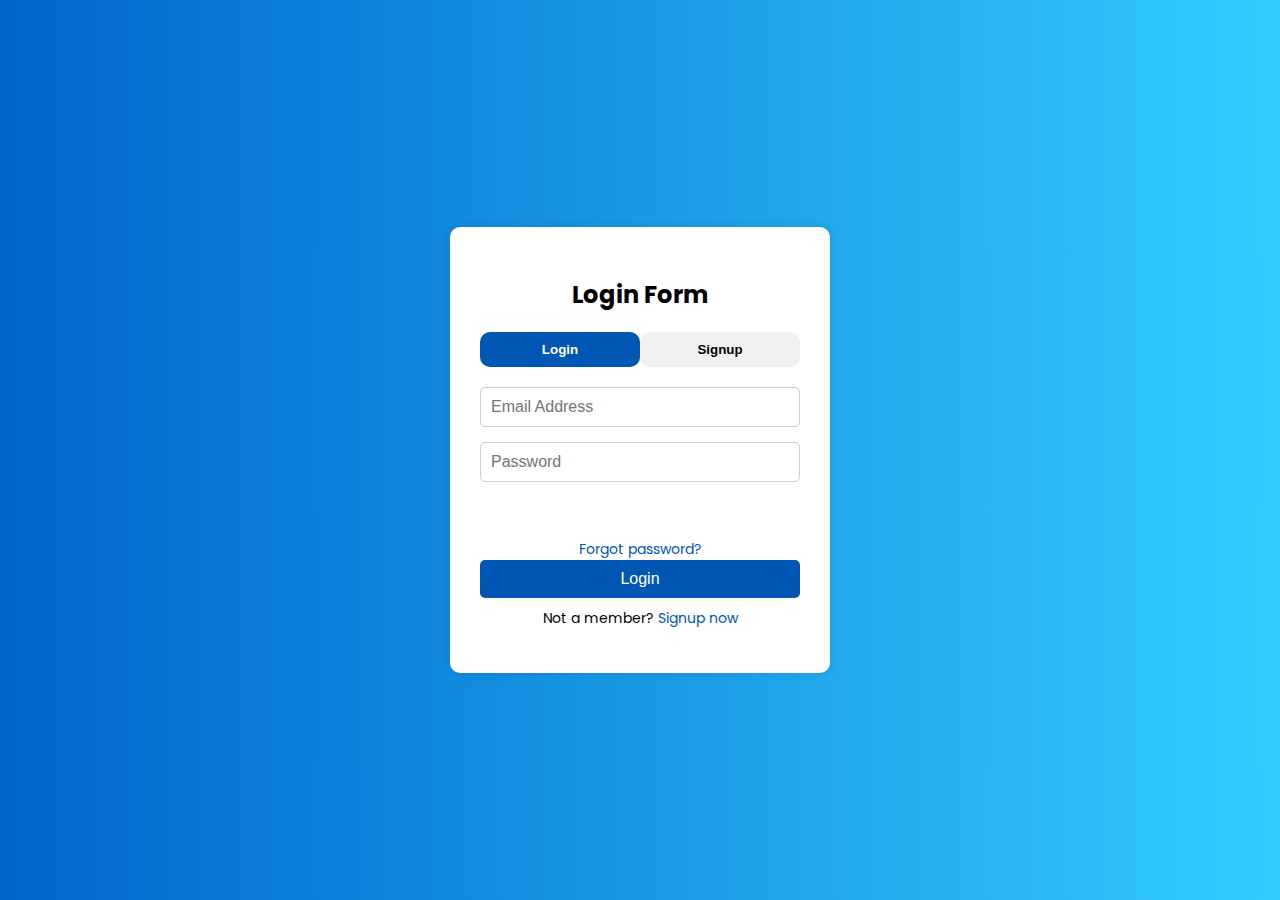
==== index.html @ 55c90c96 "initialize" ====
<!DOCTYPE html>
<html lang="en">
<head>
    <meta charset="UTF-8">
    <meta name="viewport" content="width=device-width, initial-scale=1.0">
    <title>Login Form</title>
    <link rel="stylesheet" href="styles.css">
    <link rel="preconnect" href="https://fonts.googleapis.com">
<link rel="preconnect" href="https://fonts.gstatic.com" crossorigin>
<link href="https://fonts.googleapis.com/css2?family=Poppins:ital,wght@0,100;0,200;0,300;0,400;0,500;0,600;0,700;0,800;0,900;1,100;1,200;1,300;1,400;1,500;1,600;1,700;1,800;1,900&display=swap" rel="stylesheet">
</head>
<body>
    <div class="login-container">
        <div class="login-form">
            <h2>Login Form</h2>
            <div class="tab">
                <button id="login-tab" class="active" onclick="showLogin()">Login</button>
                <button id="signup-tab" onclick="showSignup()">Signup</button>
            </div>
            <form id="login" class="form-content">
                <input type="email" placeholder="Email Address" required>
                <input type="password" placeholder="Password" required>
                <p id="error-message" class="error-message"></p>
                <a href="#" class="forgot-password">Forgot password?</a>
                <button type="submit">Login</button>
                <p class="signup-link">Not a member? <a href="#" onclick="showSignup()">Signup now</a></p>
            </form>
            <form id="signup" class="form-content hidden">
                <input type="text" placeholder="Full Name" required>
                <input type="email" placeholder="Email Address" required>
                <input type="password" placeholder="Password" required>
                <button type="submit">Signup</button>
                <p class="signup-link">Already have an account? <a href="#" onclick="showLogin()">Login</a></p>
            </form>
        </div>
    </div>
    <script src="script.js"></script>
</body>
</html>
---- styles.css ----
body {
    margin: 0;
    padding: 0;
    font-family: Poppins;
    background: linear-gradient(to right, #0066cc, #33ccff);
    display: flex;
    justify-content: center;
    align-items: center;
    height: 100vh;
}

.login-container {
    background-color: #fff;
    padding: 30px;
    border-radius: 10px;
    box-shadow: 0px 0px 10px rgba(0, 0, 0, 0.1);
    width: 320px;
    text-align: center;
}

h2 {
    margin-bottom: 20px;
}

.tab {
    display: flex;
    justify-content: space-around;
    margin-bottom: 20px;
}

.tab button {
    background-color: #f1f1f1;
    border: none;
    padding: 10px;
    cursor: pointer;
    font-weight: bold;
    border-radius: 10px;
    width: 100%;
}

.tab button.active {
    background-color: #0056b3;
    color: #fff;
}

.form-content {
    display: flex;
    flex-direction: column;
}

.form-content input {
    margin-bottom: 15px;
    padding: 10px;
    border-radius: 5px;
    border: 1px solid #ccc;
    font-size: 16px;
}

.form-content button {
    background-color: #0056b3;
    color: #fff;
    border: none;
    padding: 10px;
    border-radius: 5px;
    cursor: pointer;
    font-size: 16px;
}

.forgot-password, .signup-link {
    margin-top: 10px;
    font-size: 14px;
}

.forgot-password {
    color: #0056b3;
    text-decoration: none;
}

.hidden {
    display: none;
}

.signup-link a {
    color: #0056b3;
    text-decoration: none;
}
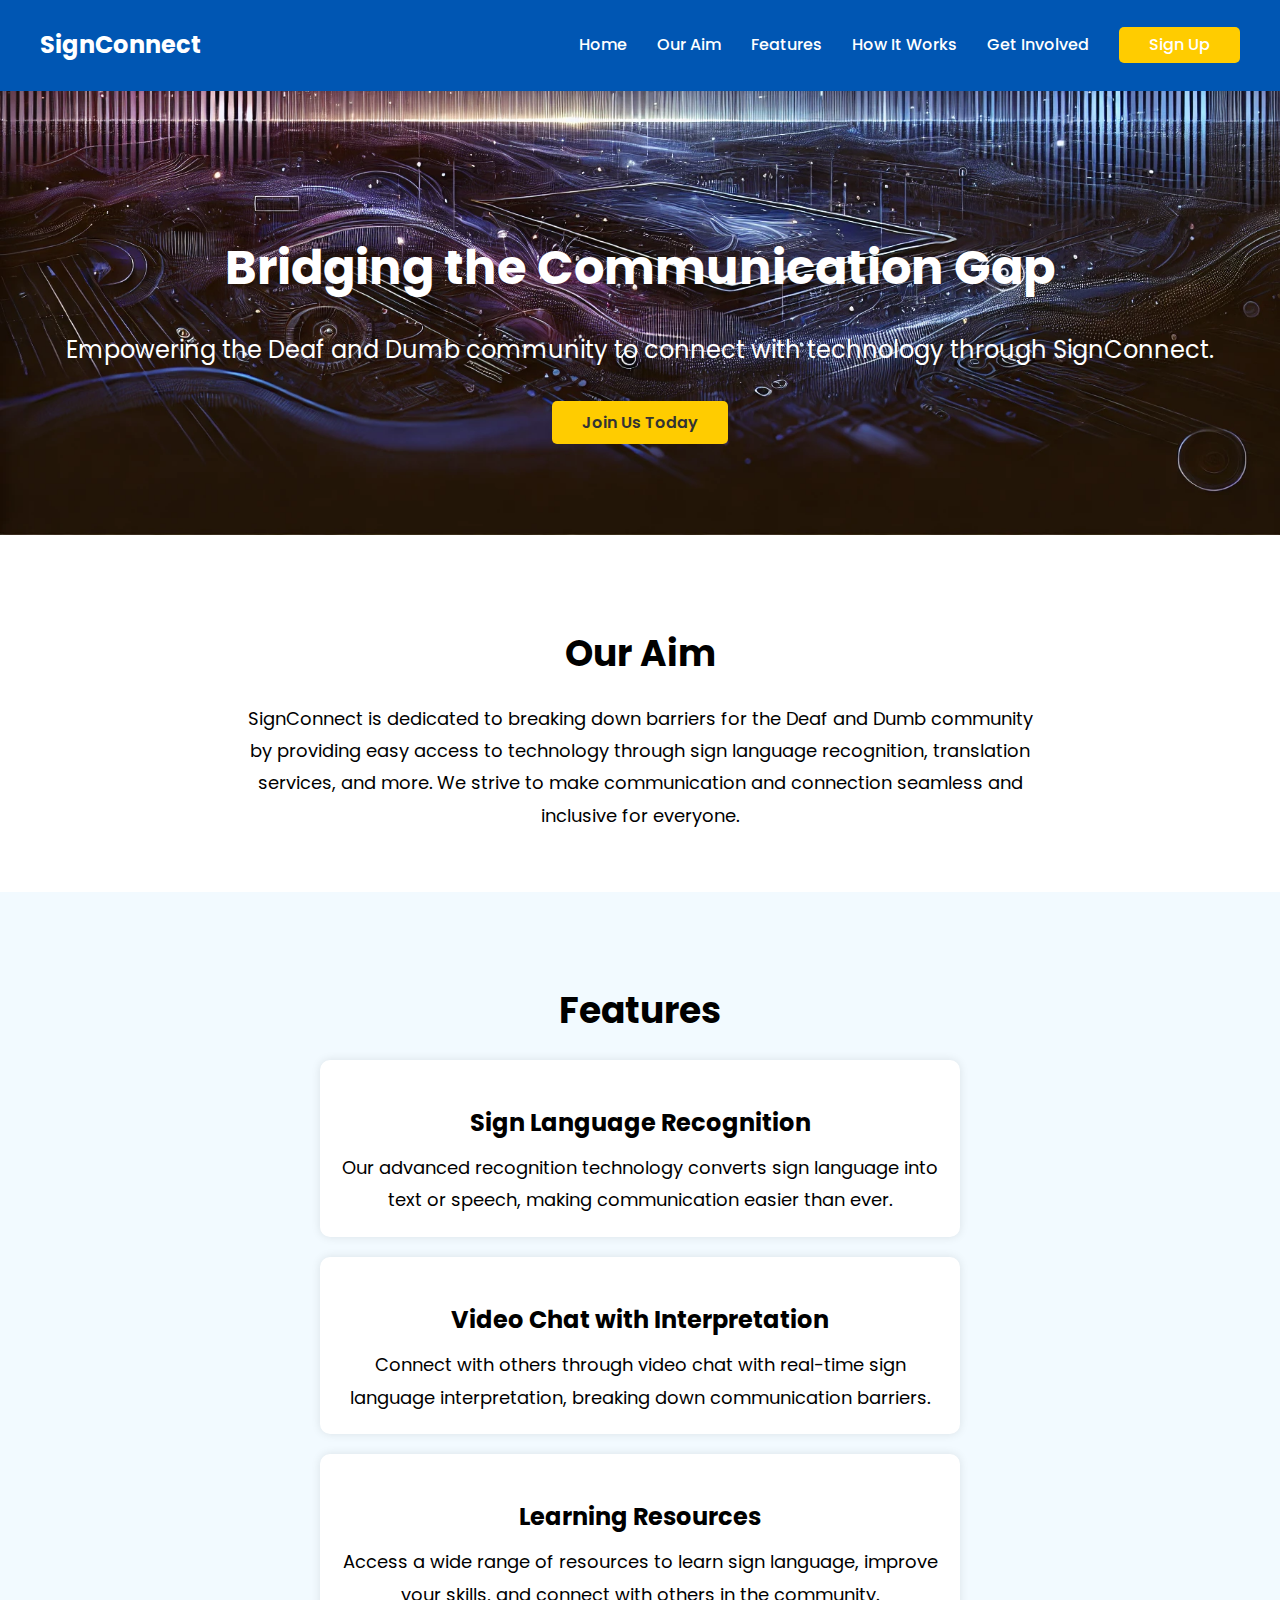
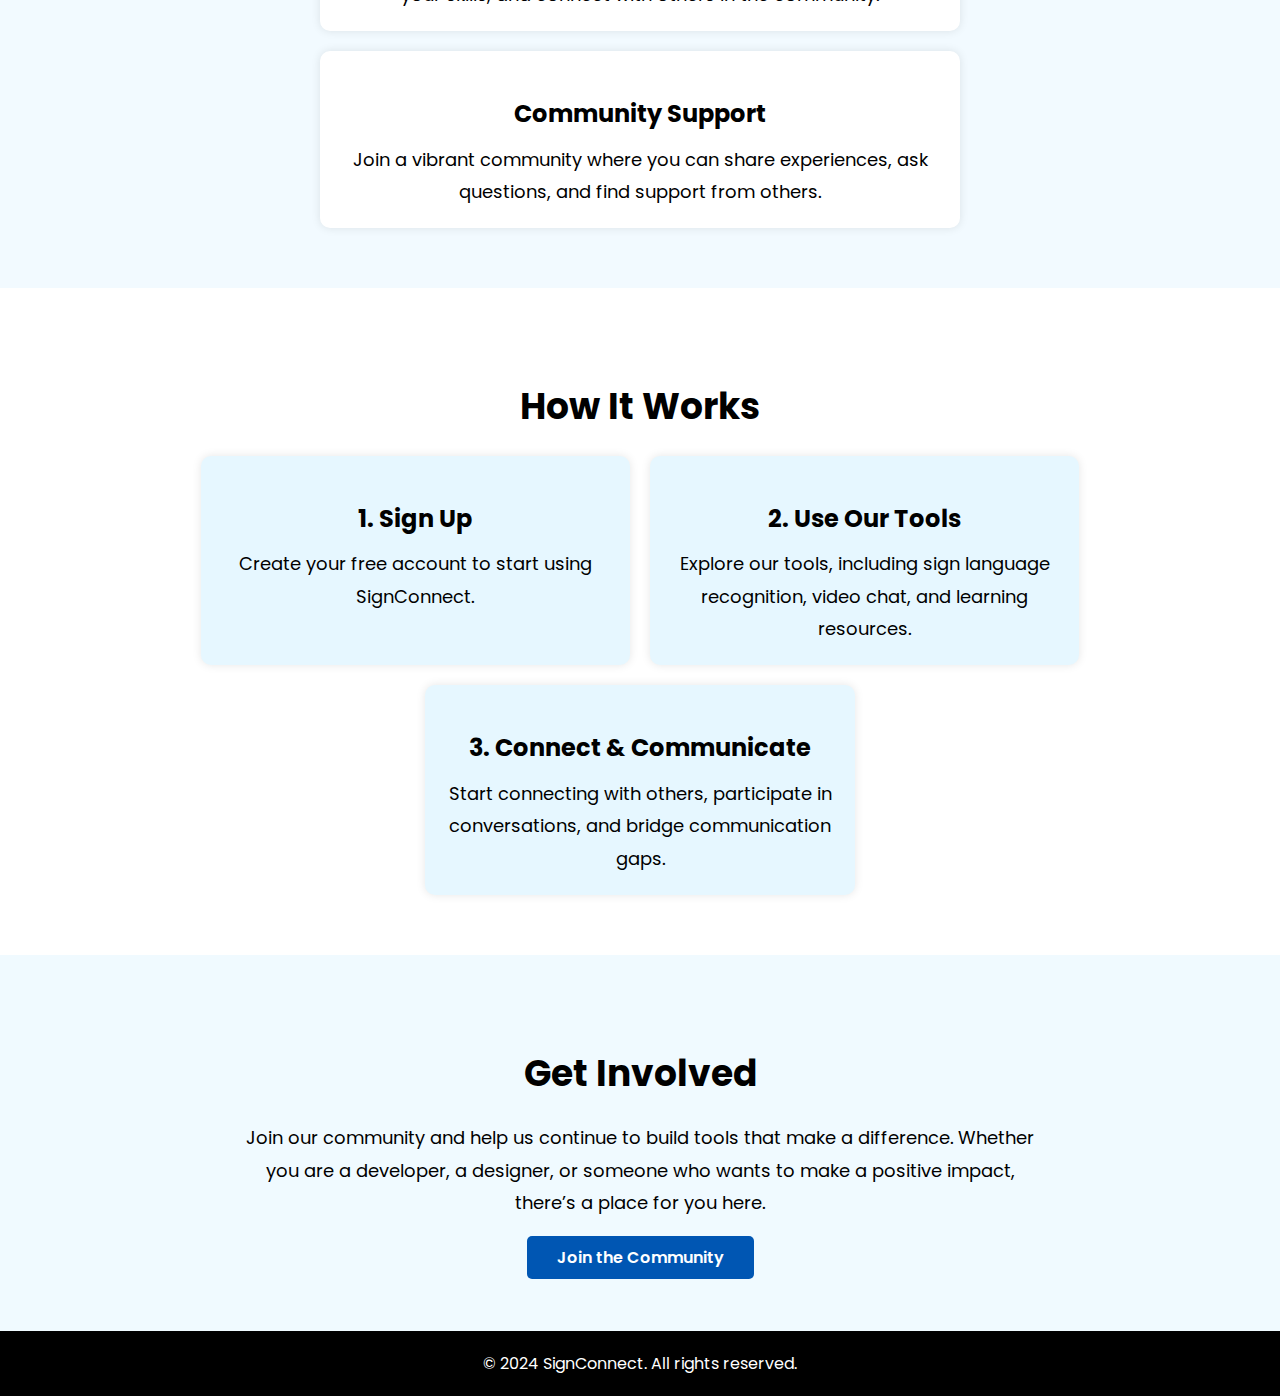
==== commit e0f15165: "landing" ====
--- a/index.html
+++ b/index.html
@@ -3,37 +3,104 @@
 <head>
     <meta charset="UTF-8">
     <meta name="viewport" content="width=device-width, initial-scale=1.0">
-    <title>Login Form</title>
-    <link rel="stylesheet" href="styles.css">
+    <meta http-equiv="X-UA-Compatible" content="ie=edge">
+    <title>SignConnect - Bridging Communication with Technology</title>
     <link rel="preconnect" href="https://fonts.googleapis.com">
-<link rel="preconnect" href="https://fonts.gstatic.com" crossorigin>
-<link href="https://fonts.googleapis.com/css2?family=Poppins:ital,wght@0,100;0,200;0,300;0,400;0,500;0,600;0,700;0,800;0,900;1,100;1,200;1,300;1,400;1,500;1,600;1,700;1,800;1,900&display=swap" rel="stylesheet">
+    <link rel="preconnect" href="https://fonts.gstatic.com" crossorigin>
+    <link href="https://fonts.googleapis.com/css2?family=Poppins:wght@300;400;500;600;700&display=swap" rel="stylesheet">
+    <link rel="stylesheet" href="style1.css">
 </head>
 <body>
-    <div class="login-container">
-        <div class="login-form">
-            <h2>Login Form</h2>
-            <div class="tab">
-                <button id="login-tab" class="active" onclick="showLogin()">Login</button>
-                <button id="signup-tab" onclick="showSignup()">Signup</button>
+
+    <header>
+        <div class="container">
+            <h1 class="logo">SignConnect</h1>
+            <nav>
+                <ul>
+                    <li><a href="#hero">Home</a></li>
+                    <li><a href="#aim">Our Aim</a></li>
+                    <li><a href="#features">Features</a></li>
+                    <li><a href="#how-it-works">How It Works</a></li>
+                    <li><a href="#get-involved">Get Involved</a></li>
+                    <li class ="signup"><a href="signin.html">Sign Up</a></li>
+                </ul>
+            </nav>
+        </div>
+    </header>
+
+    <section id="hero" class="hero">
+        <div class="container">
+            <h2>Bridging the Communication Gap</h2>
+            <p>Empowering the Deaf and Dumb community to connect with technology through SignConnect.</p>
+            <a href="signin.html" class="cta">Join Us Today</a>
+        </div>
+    </section>
+
+    <section id="aim" class="aim">
+        <div class="container">
+            <h2>Our Aim</h2>
+            <p>SignConnect is dedicated to breaking down barriers for the Deaf and Dumb community by providing easy access to technology through sign language recognition, translation services, and more. We strive to make communication and connection seamless and inclusive for everyone.</p>
+        </div>
+    </section>
+
+    <section id="features" class="features">
+        <div class="container">
+            <h2>Features</h2>
+            <div class="feature-list">
+                <div class="feature">
+                    <h3>Sign Language Recognition</h3>
+                    <p>Our advanced recognition technology converts sign language into text or speech, making communication easier than ever.</p>
+                </div>
+                <div class="feature">
+                    <h3>Video Chat with Interpretation</h3>
+                    <p>Connect with others through video chat with real-time sign language interpretation, breaking down communication barriers.</p>
+                </div>
+                <div class="feature">
+                    <h3>Learning Resources</h3>
+                    <p>Access a wide range of resources to learn sign language, improve your skills, and connect with others in the community.</p>
+                </div>
+                <div class="feature">
+                    <h3>Community Support</h3>
+                    <p>Join a vibrant community where you can share experiences, ask questions, and find support from others.</p>
+                </div>
             </div>
-            <form id="login" class="form-content">
-                <input type="email" placeholder="Email Address" required>
-                <input type="password" placeholder="Password" required>
-                <p id="error-message" class="error-message"></p>
-                <a href="#" class="forgot-password">Forgot password?</a>
-                <button type="submit">Login</button>
-                <p class="signup-link">Not a member? <a href="#" onclick="showSignup()">Signup now</a></p>
-            </form>
-            <form id="signup" class="form-content hidden">
-                <input type="text" placeholder="Full Name" required>
-                <input type="email" placeholder="Email Address" required>
-                <input type="password" placeholder="Password" required>
-                <button type="submit">Signup</button>
-                <p class="signup-link">Already have an account? <a href="#" onclick="showLogin()">Login</a></p>
-            </form>
         </div>
-    </div>
-    <script src="script.js"></script>
+    </section>
+
+    <section id="how-it-works" class="how-it-works">
+        <div class="container">
+            <h2>How It Works</h2>
+            <div class="steps">
+                <div class="step">
+                    <h3>1. Sign Up</h3>
+                    <p>Create your free account to start using SignConnect.</p>
+                </div>
+                <div class="step">
+                    <h3>2. Use Our Tools</h3>
+                    <p>Explore our tools, including sign language recognition, video chat, and learning resources.</p>
+                </div>
+                <div class="step">
+                    <h3>3. Connect & Communicate</h3>
+                    <p>Start connecting with others, participate in conversations, and bridge communication gaps.</p>
+                </div>
+            </div>
+        </div>
+    </section>
+
+    <section id="get-involved" class="get-involved">
+        <div class="container">
+            <h2>Get Involved</h2>
+            <p>Join our community and help us continue to build tools that make a difference. Whether you are a developer, a designer, or someone who wants to make a positive impact, there’s a place for you here.</p>
+            <br>
+            <a href="signin.html" class="cta">Join the Community</a>
+        </div>
+    </section>
+
+    <footer>
+        <div class="container">
+            <p>&copy; 2024 SignConnect. All rights reserved.</p>
+        </div>
+    </footer>
+
 </body>
 </html>
--- a/style1.css
+++ b/style1.css
@@ -0,0 +1,183 @@
+body {
+    font-family: 'Poppins', sans-serif;
+    margin: 0;
+    padding: 0;
+    line-height: 1.6;
+    color: #000;
+    
+}
+
+header {
+    background: #0056b3;
+    color: #fff;
+    padding: 10px 0;
+}
+
+header .container {
+    display: flex;
+    justify-content: space-between;
+    align-items: center;
+    max-width: 1200px;
+    margin: 0 auto;
+    padding: 0 20px;
+}
+
+header .logo {
+    font-size: 24px;
+    font-weight: 700;
+}
+
+header nav ul {
+    list-style: none;
+    margin: 0;
+    padding: 0;
+    display: flex;
+    align-items: center;
+}
+
+header nav ul li {
+    margin-left: 30px;
+    
+}
+
+header nav ul li a {
+    color: #fff;
+    text-decoration: none;
+    font-weight: 500;
+    transition: color 0.3s;
+}
+
+header nav ul li a:hover {
+    color: #ffcc00;
+}
+
+.hero {
+    background: url('img3.webp') no-repeat bottom center/cover;
+    color: #fff;
+    text-align: center;
+    
+    padding: 100px 20px;
+}
+
+.hero h2 {
+    font-size: 48px;
+    margin-bottom: 20px;
+}
+
+.hero p {
+    font-size: 24px;
+    margin-bottom: 40px;
+}
+
+.hero .cta {
+    background: #ffcc00;
+    color: #333;
+    padding: 10px 30px;
+    text-decoration: none;
+    font-weight: 600;
+    border-radius: 5px;
+    transition: background 0.3s;
+}
+.signup {
+    background: #ffcc00;
+    color: #333;
+    padding: 5px 30px;
+    text-decoration: none;
+    font-weight: 600;
+    border-radius: 5px;
+    transition: background 0.3s;
+}
+.signup a:hover {
+    
+    color:#000;
+}
+
+.hero .cta:hover {
+    background: #e6b800;
+}
+.features{
+    background-color: #f2faff;
+}
+.aim, .features, .how-it-works, .get-involved {
+    padding: 60px 20px;
+    text-align: center;
+}
+
+.aim h2, .features h2, .how-it-works h2, .get-involved h2 {
+    font-size: 36px;
+    margin-bottom: 20px;
+}
+
+.aim p, .features p, .how-it-works p, .get-involved p {
+    font-size: 18px;
+    max-width: 800px;
+    margin: 0 auto;
+    line-height: 1.8;
+}
+
+.features .feature-list {
+    display: flex;
+    justify-content: center;
+    flex-wrap: wrap;
+    gap: 20px;
+}
+
+.features .feature {
+    background: #ffffff;
+    padding: 20px;
+    border-radius: 10px;
+    width: calc(50% - 20px);
+    box-shadow: 0 0 10px rgba(0, 0, 0, 0.1);
+}
+
+.features .feature h3 {
+    font-size: 24px;
+    margin-bottom: 10px;
+}
+
+.how-it-works .steps {
+    display: flex;
+    justify-content: center;
+    flex-wrap: wrap;
+    gap: 20px;
+}
+
+.how-it-works .step {
+    background: #e6f7ff;
+    padding: 20px;
+    border-radius: 10px;
+    width: calc(33% - 20px);
+    box-shadow: 0 0 10px rgba(0, 0, 0, 0.1);
+}
+
+.how-it-works .step h3 {
+    font-size: 24px;
+    margin-bottom: 10px;
+}
+.get-involved{
+    background-color: #f0faff;
+}
+.get-involved .cta {
+    background: #0056b3;
+    color: #fff;
+    padding: 10px 30px;
+    text-decoration: none;
+    font-weight: 600;
+    border-radius: 5px;
+    transition: background 0.3s;
+}
+
+.get-involved .cta:hover {
+    background: #004080;
+}
+
+footer {
+    background: #000;
+    color: #fff;
+    padding: 20px 0;
+    text-align: center;
+}
+
+footer p {
+    margin: 0;
+}
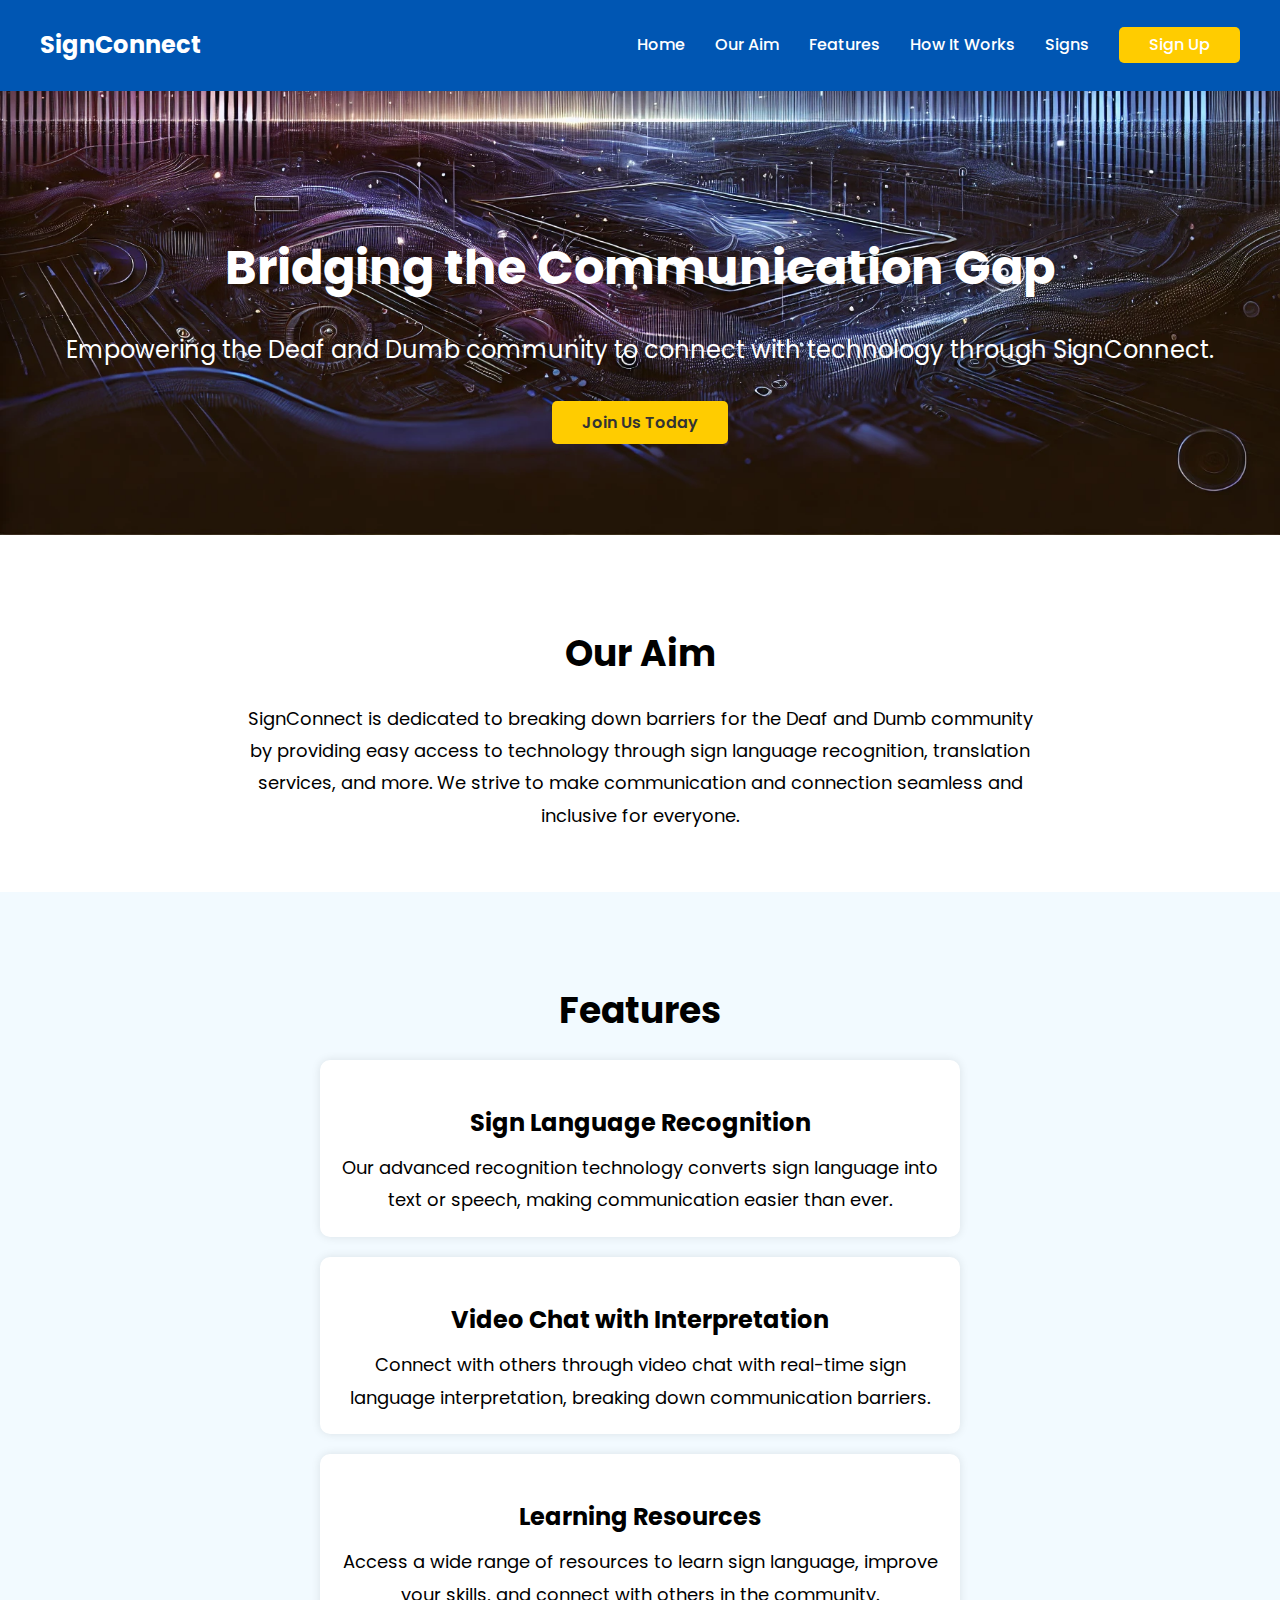
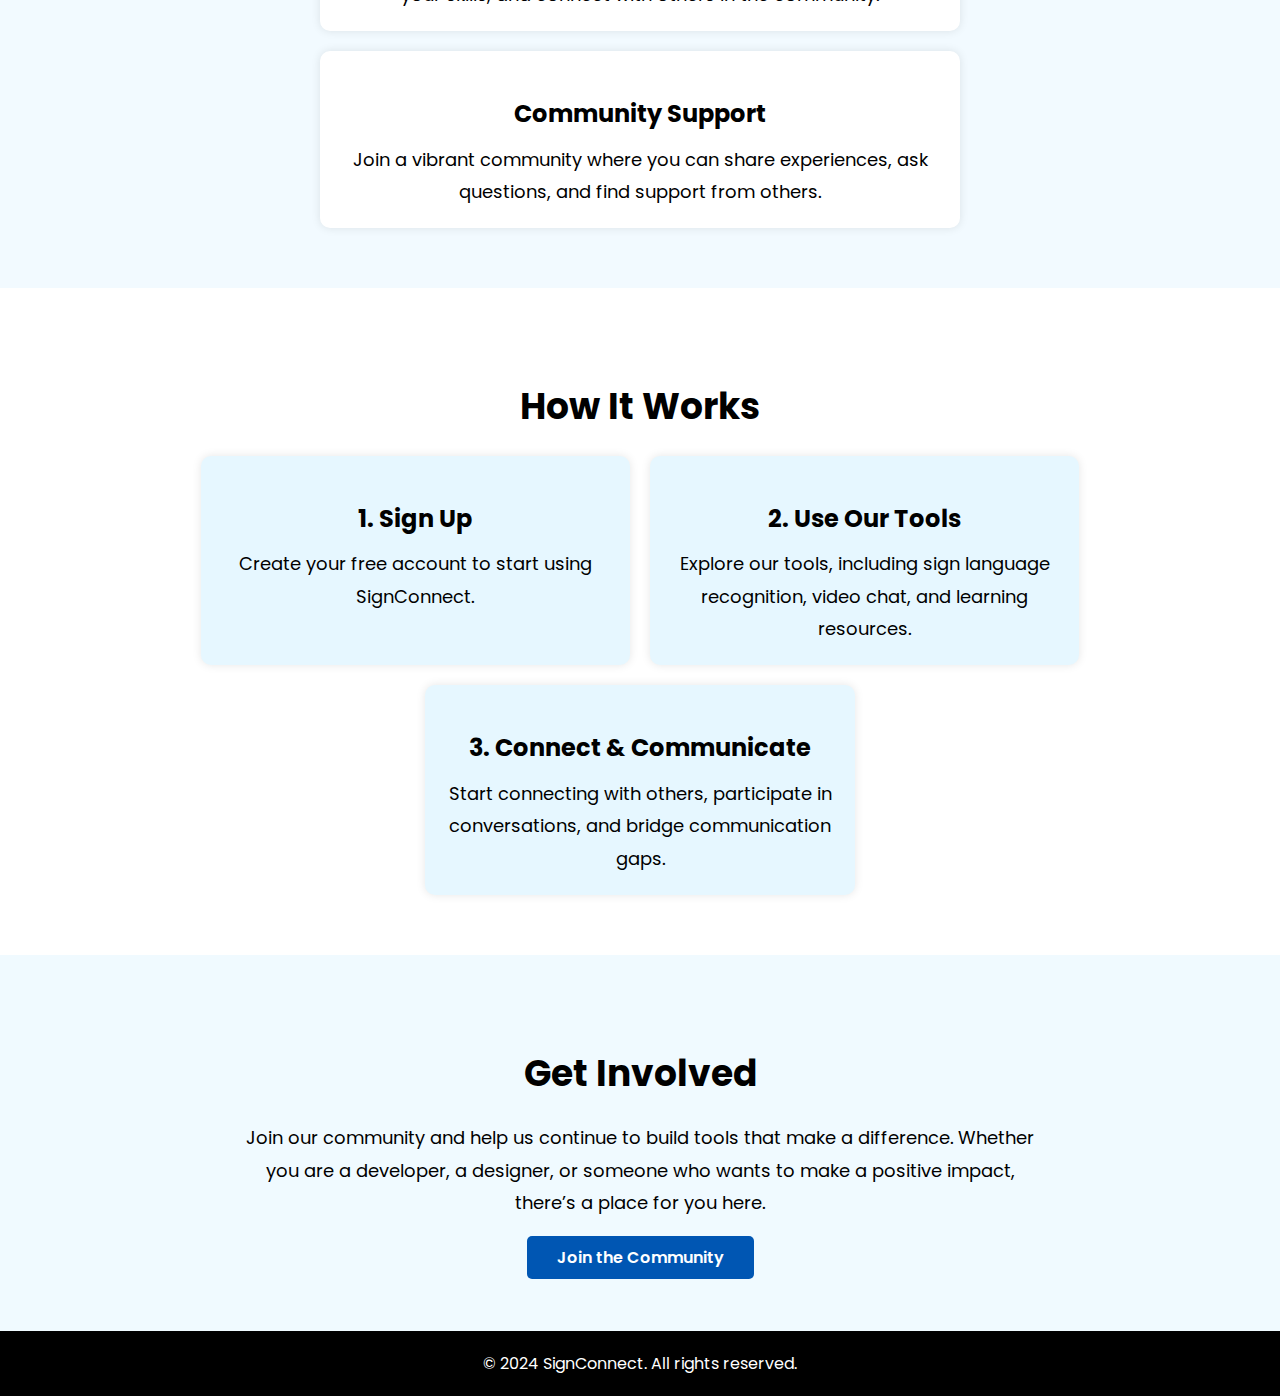
==== commit da834d5e: "html" ====
--- a/index.html
+++ b/index.html
@@ -21,7 +21,7 @@
                     <li><a href="#aim">Our Aim</a></li>
                     <li><a href="#features">Features</a></li>
                     <li><a href="#how-it-works">How It Works</a></li>
-                    <li><a href="#get-involved">Get Involved</a></li>
+                    <li><a href="signs.html">Signs</a></li>
                     <li class ="signup"><a href="signin.html">Sign Up</a></li>
                 </ul>
             </nav>
